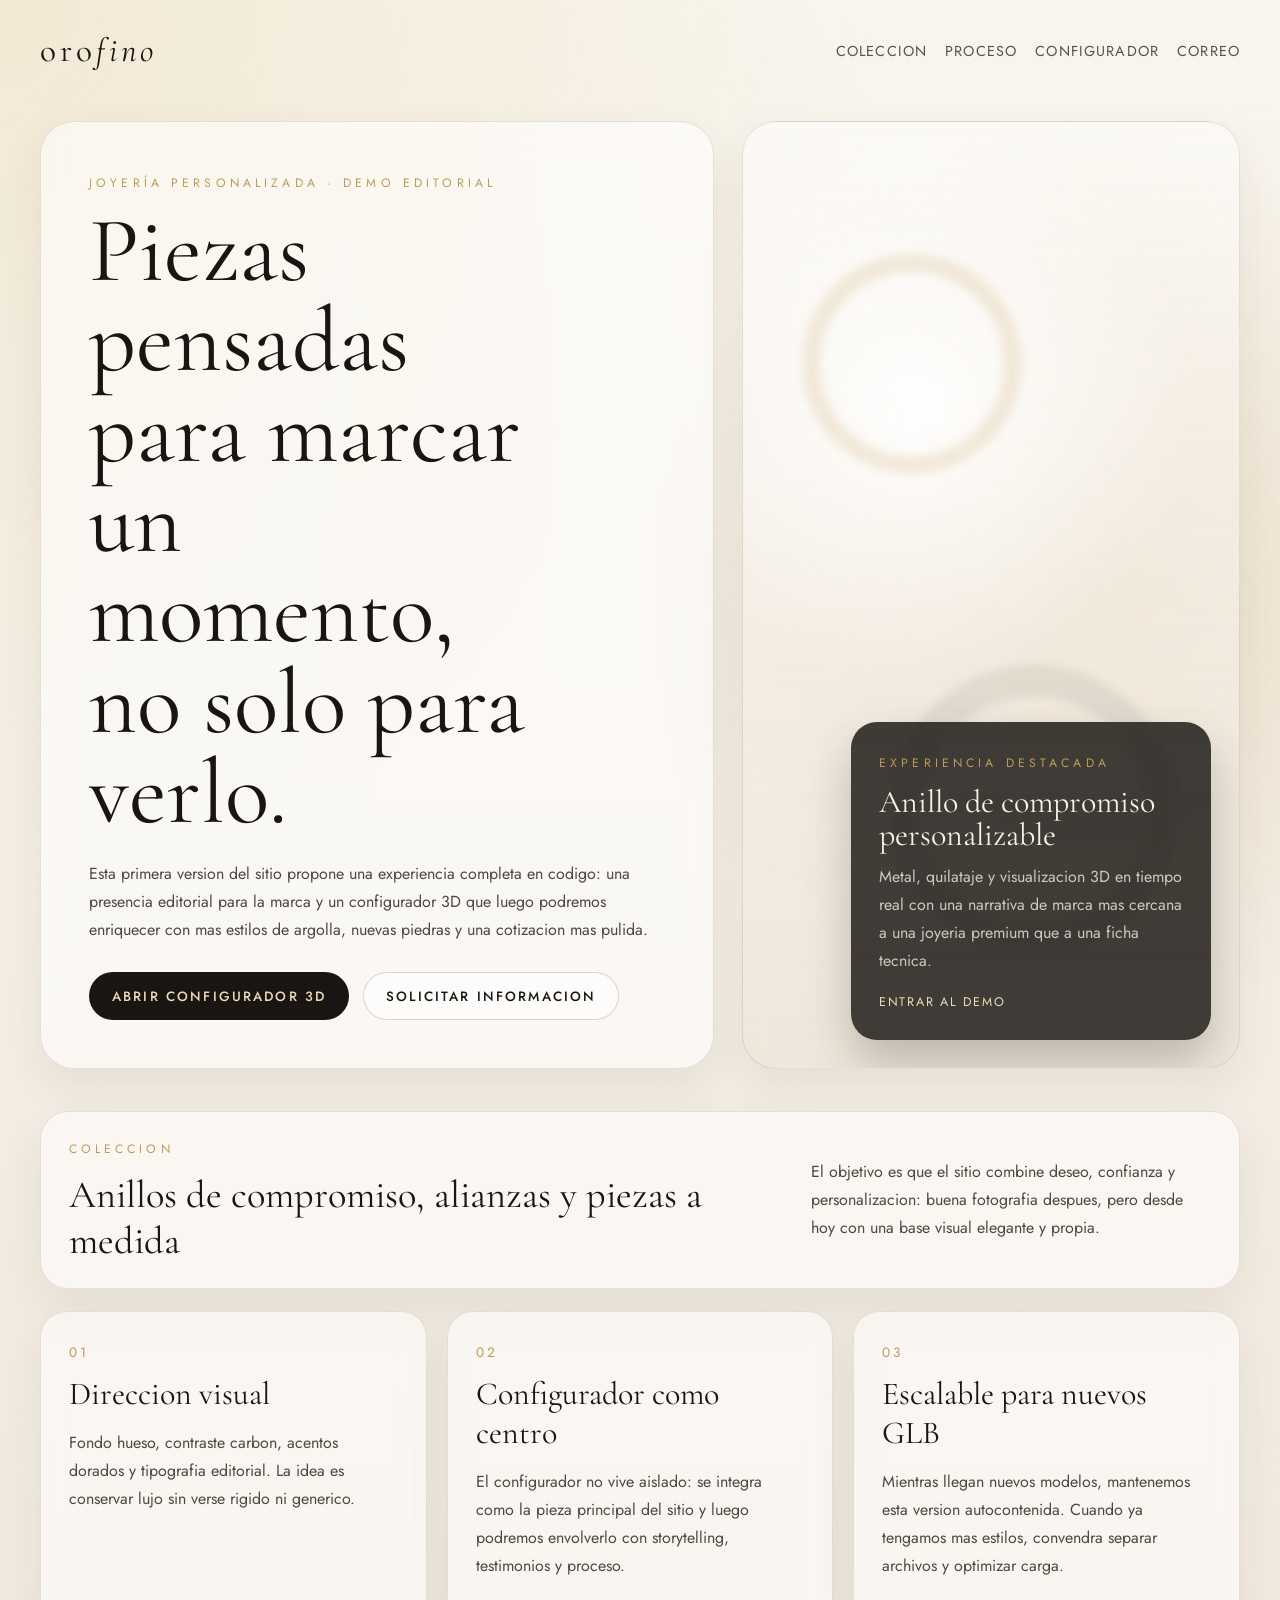
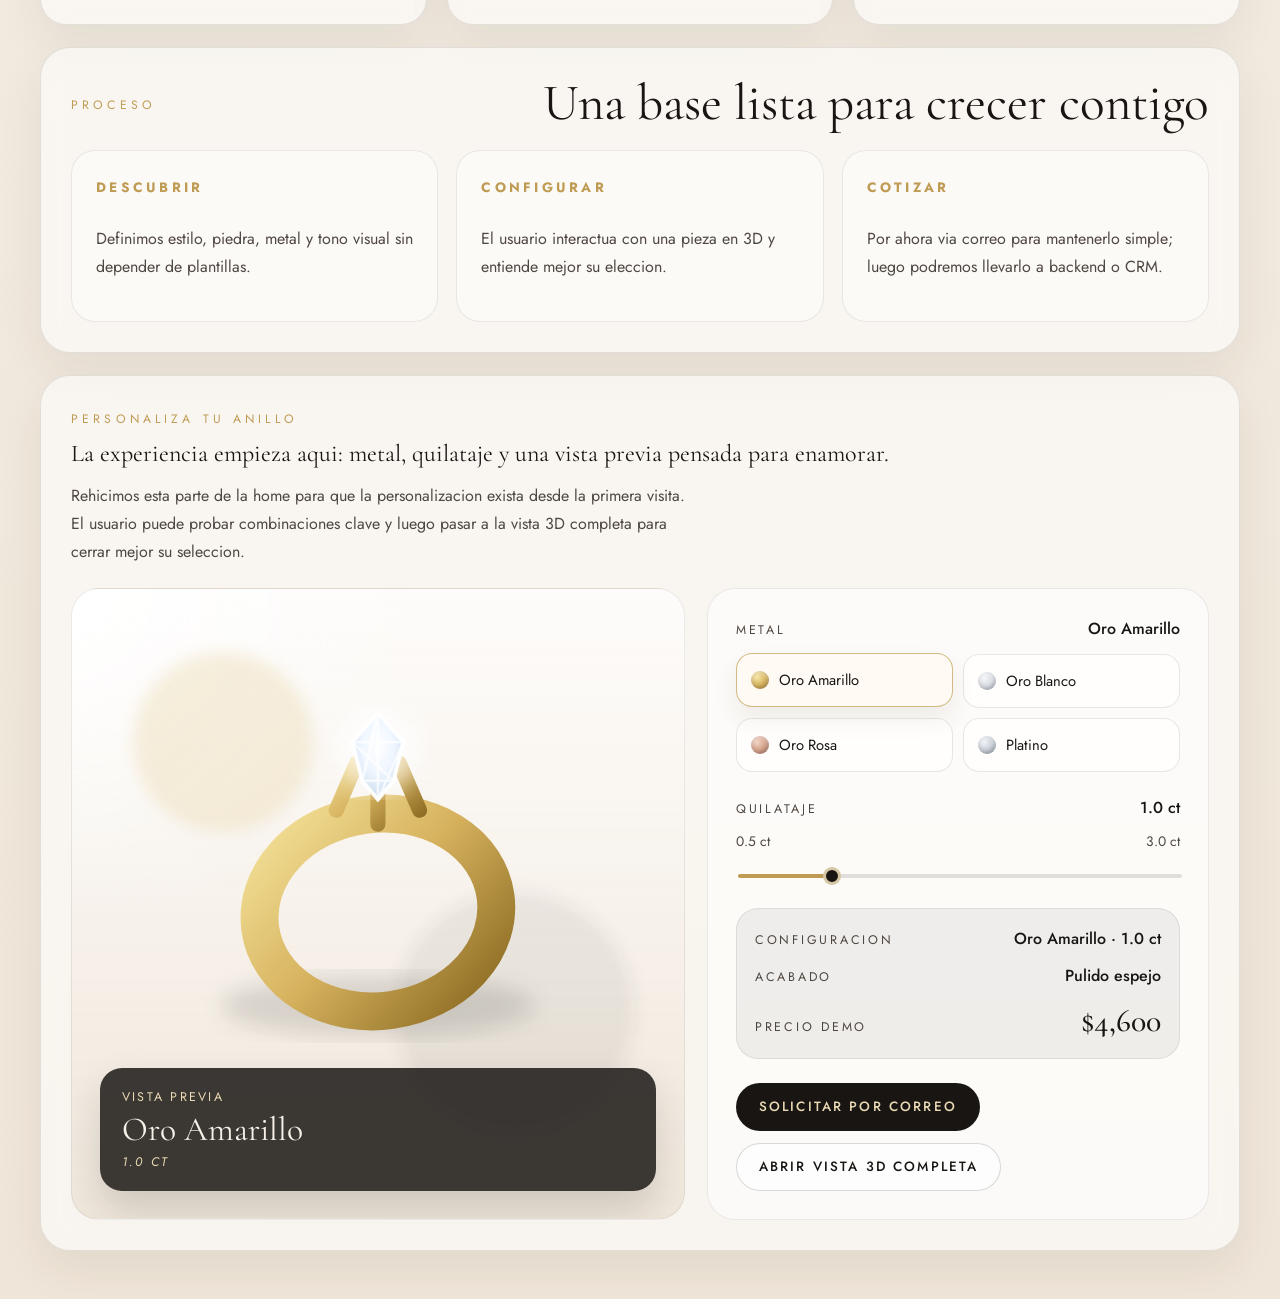
==== index.html @ 704bd964 "Build jewelry site and 3D configurator" ====
<!DOCTYPE html>
<html lang="es">
<head>
<meta charset="UTF-8">
<meta name="viewport" content="width=device-width, initial-scale=1.0">
<title>Orofino Atelier</title>
<link rel="preconnect" href="https://fonts.googleapis.com">
<link rel="preconnect" href="https://fonts.gstatic.com" crossorigin>
<link href="https://fonts.googleapis.com/css2?family=Cormorant+Garamond:wght@300;400;500;600&family=Jost:wght@300;400;500;600&display=swap" rel="stylesheet">
<link rel="stylesheet" href="./assets/css/site.css">
</head>
<body>
  <div class="site-shell">
    <header class="site-header">
      <a class="brand" href="./index.html">oro<span>fino</span></a>
      <nav class="main-nav">
        <a href="#coleccion">Coleccion</a>
        <a href="#proceso">Proceso</a>
        <a href="#configurador">Configurador</a>
        <a href="mailto:ventas@example.com">Correo</a>
      </nav>
    </header>

    <main>
      <section class="hero">
        <div class="hero-copy">
          <div class="eyebrow">Joyería personalizada · Demo editorial</div>
          <h1>Piezas pensadas para marcar un momento, no solo para verlo.</h1>
          <p>
            Esta primera version del sitio propone una experiencia completa en codigo:
            una presencia editorial para la marca y un configurador 3D que luego
            podremos enriquecer con mas estilos de argolla, nuevas piedras y una
            cotizacion mas pulida.
          </p>
          <div class="hero-actions">
            <a class="btn btn-dark" href="./configurador.html">Abrir configurador 3D</a>
            <a class="btn btn-light" href="mailto:ventas@example.com?subject=Consulta%20desde%20la%20web">Solicitar informacion</a>
          </div>
        </div>

        <div class="hero-stage">
          <div class="halo halo-one"></div>
          <div class="halo halo-two"></div>
          <div class="hero-card">
            <div class="card-label">Experiencia destacada</div>
            <div class="card-title">Anillo de compromiso personalizable</div>
            <p>
              Metal, quilataje y visualizacion 3D en tiempo real con una narrativa de
              marca mas cercana a una joyeria premium que a una ficha tecnica.
            </p>
            <a href="./configurador.html">Entrar al demo</a>
          </div>
        </div>
      </section>

      <section class="feature-band" id="coleccion">
        <div>
          <span class="band-kicker">Coleccion</span>
          <strong>Anillos de compromiso, alianzas y piezas a medida</strong>
        </div>
        <p>
          El objetivo es que el sitio combine deseo, confianza y personalizacion:
          buena fotografia despues, pero desde hoy con una base visual elegante y propia.
        </p>
      </section>

      <section class="grid-section">
        <article class="info-card">
          <span>01</span>
          <h2>Direccion visual</h2>
          <p>
            Fondo hueso, contraste carbon, acentos dorados y tipografia editorial.
            La idea es conservar lujo sin verse rigido ni generico.
          </p>
        </article>

        <article class="info-card">
          <span>02</span>
          <h2>Configurador como centro</h2>
          <p>
            El configurador no vive aislado: se integra como la pieza principal del sitio
            y luego podremos envolverlo con storytelling, testimonios y proceso.
          </p>
        </article>

        <article class="info-card">
          <span>03</span>
          <h2>Escalable para nuevos GLB</h2>
          <p>
            Mientras llegan nuevos modelos, mantenemos esta version autocontenida.
            Cuando ya tengamos mas estilos, convendra separar archivos y optimizar carga.
          </p>
        </article>
      </section>

      <section class="process" id="proceso">
        <div class="section-heading">
          <div class="eyebrow">Proceso</div>
          <h2>Una base lista para crecer contigo</h2>
        </div>

        <div class="process-list">
          <div class="process-step">
            <strong>Descubrir</strong>
            <p>Definimos estilo, piedra, metal y tono visual sin depender de plantillas.</p>
          </div>
          <div class="process-step">
            <strong>Configurar</strong>
            <p>El usuario interactua con una pieza en 3D y entiende mejor su eleccion.</p>
          </div>
          <div class="process-step">
            <strong>Cotizar</strong>
            <p>Por ahora via correo para mantenerlo simple; luego podremos llevarlo a backend o CRM.</p>
          </div>
        </div>
      </section>

      <section class="customizer-section" id="configurador">
        <div class="customizer-copy">
          <div class="eyebrow">Personaliza tu anillo</div>
          <h2>La experiencia empieza aqui: metal, quilataje y una vista previa pensada para enamorar.</h2>
          <p>
            Rehicimos esta parte de la home para que la personalizacion exista desde la
            primera visita. El usuario puede probar combinaciones clave y luego pasar a
            la vista 3D completa para cerrar mejor su seleccion.
          </p>
        </div>

        <div class="customizer-layout">
          <div class="ring-preview-stage">
            <div class="preview-glow preview-glow-one"></div>
            <div class="preview-glow preview-glow-two"></div>

            <svg class="ring-preview-art" viewBox="0 0 440 360" aria-hidden="true">
              <defs>
                <linearGradient id="metal-gradient" x1="0%" y1="0%" x2="100%" y2="100%">
                  <stop id="metal-stop-1" offset="0%" stop-color="#f4e29a"></stop>
                  <stop id="metal-stop-2" offset="48%" stop-color="#d6b25e"></stop>
                  <stop id="metal-stop-3" offset="100%" stop-color="#886820"></stop>
                </linearGradient>
                <radialGradient id="diamond-gradient" cx="50%" cy="38%" r="70%">
                  <stop offset="0%" stop-color="#ffffff"></stop>
                  <stop offset="45%" stop-color="#eff6ff"></stop>
                  <stop offset="100%" stop-color="#bfd3e8"></stop>
                </radialGradient>
                <filter id="soft-blur">
                  <feGaussianBlur stdDeviation="9"></feGaussianBlur>
                </filter>
              </defs>

              <ellipse cx="220" cy="300" rx="124" ry="24" fill="rgba(24, 21, 18, 0.12)" filter="url(#soft-blur)"></ellipse>
              <ellipse cx="220" cy="226" rx="94" ry="78" fill="none" stroke="url(#metal-gradient)" stroke-width="30" transform="rotate(-8 220 226)"></ellipse>
              <path id="ring-prongs" d="M187 145 L203 108 M220 144 L220 98 M253 145 L237 108 M220 156 L220 120" fill="none" stroke="url(#metal-gradient)" stroke-width="12" stroke-linecap="round"></path>
              <circle id="diamond-glow" cx="220" cy="92" r="38" fill="rgba(255, 255, 255, 0.65)" filter="url(#soft-blur)"></circle>
              <polygon id="diamond-shape" points="220,52 250,84 236,124 220,150 204,124 190,84" fill="url(#diamond-gradient)" stroke="rgba(255,255,255,0.95)" stroke-width="3"></polygon>
              <polyline id="diamond-facets" points="220,52 220,150 250,84 190,84 236,124 204,124 220,52" fill="none" stroke="rgba(255,255,255,0.72)" stroke-width="2"></polyline>
            </svg>

            <div class="preview-badge">
              <span>Vista previa</span>
              <strong id="preview-metal-label">Oro Amarillo</strong>
              <em id="preview-carat-label">1.0 ct</em>
            </div>
          </div>

          <div class="customizer-panel">
            <div class="control-group">
              <div class="control-head">
                <span class="control-label">Metal</span>
                <strong id="selected-metal-label">Oro Amarillo</strong>
              </div>
              <div class="metal-selector">
                <button class="metal-pill is-active" type="button" data-metal="yellow" aria-pressed="true">
                  <span class="metal-pill-swatch swatch-yellow"></span>
                  <span>Oro Amarillo</span>
                </button>
                <button class="metal-pill" type="button" data-metal="white" aria-pressed="false">
                  <span class="metal-pill-swatch swatch-white"></span>
                  <span>Oro Blanco</span>
                </button>
                <button class="metal-pill" type="button" data-metal="rose" aria-pressed="false">
                  <span class="metal-pill-swatch swatch-rose"></span>
                  <span>Oro Rosa</span>
                </button>
                <button class="metal-pill" type="button" data-metal="platinum" aria-pressed="false">
                  <span class="metal-pill-swatch swatch-platinum"></span>
                  <span>Platino</span>
                </button>
              </div>
            </div>

            <div class="control-group">
              <div class="control-head">
                <span class="control-label">Quilataje</span>
                <strong id="selected-carat-label">1.0 ct</strong>
              </div>
              <div class="range-legend">
                <span>0.5 ct</span>
                <span>3.0 ct</span>
              </div>
              <input class="custom-range" id="hero-carat-slider" type="range" min="5" max="30" value="10">
            </div>

            <div class="summary-shell">
              <div class="summary-row">
                <span>Configuracion</span>
                <strong id="summary-config">Oro Amarillo · 1.0 ct</strong>
              </div>
              <div class="summary-row">
                <span>Acabado</span>
                <strong>Pulido espejo</strong>
              </div>
              <div class="summary-row summary-total">
                <span>Precio demo</span>
                <strong id="summary-price">$4,600</strong>
              </div>
            </div>

            <div class="customizer-actions">
              <a class="btn btn-dark" id="hero-quote-link" href="mailto:ventas@example.com">Solicitar por correo</a>
              <a class="btn btn-light" href="./configurador.html">Abrir vista 3D completa</a>
            </div>
          </div>
        </div>
      </section>
    </main>
  </div>
  <script src="./assets/js/site.js"></script>
</body>
</html>
---- assets/css/site.css ----
*,
*::before,
*::after {
  box-sizing: border-box;
}

:root {
  --paper: #f6f0e7;
  --ivory: #fbf8f3;
  --ink: #181512;
  --ink-soft: #4f4741;
  --gold: #bf9b53;
  --gold-soft: #eadbb5;
  --line: rgba(24, 21, 18, 0.1);
  --card: rgba(255, 255, 255, 0.58);
}

html {
  scroll-behavior: smooth;
}

body {
  margin: 0;
  min-height: 100vh;
  background:
    radial-gradient(circle at top left, rgba(234, 219, 181, 0.45), transparent 28%),
    radial-gradient(circle at 85% 20%, rgba(191, 155, 83, 0.22), transparent 18%),
    linear-gradient(180deg, #f9f5ee 0%, #f2ebe1 45%, #efe5d8 100%);
  color: var(--ink);
  font-family: 'Jost', sans-serif;
}

a {
  color: inherit;
  text-decoration: none;
}

.site-shell {
  width: min(1200px, calc(100% - 32px));
  margin: 0 auto;
  padding: 24px 0 48px;
}

.site-header {
  display: flex;
  align-items: center;
  justify-content: space-between;
  gap: 24px;
  padding: 6px 0 28px;
}

.brand {
  font-family: 'Cormorant Garamond', serif;
  font-size: clamp(1.7rem, 2.6vw, 2.5rem);
  letter-spacing: 0.12em;
  text-transform: lowercase;
}

.brand span {
  font-style: italic;
}

.main-nav {
  display: flex;
  flex-wrap: wrap;
  justify-content: flex-end;
  gap: 18px;
  font-size: 0.9rem;
  letter-spacing: 0.08em;
  text-transform: uppercase;
}

.main-nav a {
  color: rgba(24, 21, 18, 0.72);
}

.hero {
  display: grid;
  grid-template-columns: minmax(0, 1.15fr) minmax(320px, 0.85fr);
  gap: 28px;
  align-items: stretch;
  padding: 22px 0 34px;
}

.hero-copy,
.hero-stage,
.feature-band,
.info-card,
.process,
.customizer-section {
  border: 1px solid var(--line);
  background: var(--card);
  backdrop-filter: blur(12px);
  box-shadow: 0 18px 45px rgba(61, 47, 31, 0.07);
}

.hero-copy {
  padding: 48px;
  border-radius: 34px;
}

.eyebrow,
.band-kicker,
.card-label {
  display: inline-block;
  margin-bottom: 14px;
  color: var(--gold);
  font-size: 0.76rem;
  letter-spacing: 0.34em;
  text-transform: uppercase;
}

.hero-copy h1,
.section-heading h2,
.customizer-copy h2 {
  margin: 0;
  font-family: 'Cormorant Garamond', serif;
  font-weight: 400;
  line-height: 0.98;
}

.hero-copy h1 {
  max-width: 10ch;
  font-size: clamp(3.2rem, 7.2vw, 6.4rem);
}

.hero-copy p,
.hero-card p,
.feature-band p,
.info-card p,
.process-step p,
.customizer-copy p {
  color: var(--ink-soft);
  line-height: 1.75;
}

.hero-copy p {
  max-width: 58ch;
  margin: 22px 0 0;
  font-size: 1rem;
}

.hero-actions {
  display: flex;
  flex-wrap: wrap;
  gap: 14px;
  margin-top: 28px;
}

.btn {
  display: inline-flex;
  align-items: center;
  justify-content: center;
  min-height: 48px;
  padding: 0 22px;
  border-radius: 999px;
  border: 1px solid transparent;
  font-size: 0.84rem;
  font-weight: 500;
  letter-spacing: 0.16em;
  text-transform: uppercase;
  transition: transform 160ms ease, background 160ms ease, color 160ms ease, border-color 160ms ease;
}

.btn:hover {
  transform: translateY(-1px);
}

.btn-dark {
  background: var(--ink);
  color: var(--gold-soft);
}

.btn-light {
  border-color: rgba(24, 21, 18, 0.16);
  background: rgba(255, 255, 255, 0.62);
}

.hero-stage {
  position: relative;
  overflow: hidden;
  border-radius: 34px;
  min-height: 520px;
  padding: 28px;
  background:
    radial-gradient(circle at 35% 30%, rgba(255, 255, 255, 0.92), rgba(255, 255, 255, 0) 38%),
    linear-gradient(180deg, rgba(255, 255, 255, 0.48), rgba(239, 229, 216, 0.74));
}

.halo {
  position: absolute;
  border-radius: 50%;
  filter: blur(4px);
}

.halo-one {
  inset: 14% auto auto 12%;
  width: 220px;
  height: 220px;
  border: 18px solid rgba(191, 155, 83, 0.18);
}

.halo-two {
  right: 12%;
  bottom: 12%;
  width: 290px;
  height: 290px;
  border: 32px solid rgba(24, 21, 18, 0.07);
}

.hero-card {
  position: absolute;
  right: 28px;
  bottom: 28px;
  width: min(360px, calc(100% - 56px));
  padding: 28px;
  border-radius: 26px;
  background: rgba(24, 21, 18, 0.82);
  color: var(--paper);
  box-shadow: 0 24px 48px rgba(24, 21, 18, 0.24);
}

.hero-card .card-title {
  margin: 0 0 12px;
  font-family: 'Cormorant Garamond', serif;
  font-size: 2rem;
  line-height: 1.02;
}

.hero-card p {
  margin: 0;
  color: rgba(246, 240, 231, 0.78);
}

.hero-card a {
  display: inline-flex;
  margin-top: 18px;
  color: var(--gold-soft);
  letter-spacing: 0.14em;
  text-transform: uppercase;
  font-size: 0.78rem;
}

.feature-band {
  display: grid;
  grid-template-columns: 1fr minmax(260px, 400px);
  gap: 18px;
  align-items: center;
  margin-top: 8px;
  padding: 24px 28px;
  border-radius: 28px;
}

.feature-band strong {
  display: block;
  font-family: 'Cormorant Garamond', serif;
  font-size: clamp(1.8rem, 3vw, 2.8rem);
  font-weight: 400;
}

.feature-band p {
  margin: 0;
}

.grid-section {
  display: grid;
  grid-template-columns: repeat(3, minmax(0, 1fr));
  gap: 20px;
  margin-top: 22px;
}

.info-card {
  padding: 28px;
  border-radius: 26px;
}

.info-card span,
.process-step strong {
  display: inline-block;
  margin-bottom: 12px;
  font-size: 0.85rem;
  letter-spacing: 0.24em;
  text-transform: uppercase;
  color: var(--gold);
}

.info-card h2 {
  margin: 0 0 12px;
  font-family: 'Cormorant Garamond', serif;
  font-size: 2rem;
  font-weight: 400;
}

.process {
  margin-top: 22px;
  padding: 30px;
  border-radius: 30px;
}

.section-heading {
  display: flex;
  align-items: end;
  justify-content: space-between;
  gap: 18px;
}

.section-heading h2,
.promo-copy h2 {
  font-size: clamp(2.3rem, 4vw, 4rem);
}

.process-list {
  display: grid;
  grid-template-columns: repeat(3, minmax(0, 1fr));
  gap: 18px;
  margin-top: 22px;
}

.process-step {
  padding: 24px;
  border-radius: 24px;
  background: rgba(255, 255, 255, 0.44);
  border: 1px solid rgba(24, 21, 18, 0.08);
}

.customizer-section {
  margin-top: 22px;
  padding: 30px;
  border-radius: 30px;
}

.customizer-copy p {
  max-width: 62ch;
}

.customizer-layout {
  display: grid;
  grid-template-columns: minmax(0, 1.1fr) minmax(320px, 0.9fr);
  gap: 22px;
  align-items: stretch;
  margin-top: 22px;
}

.ring-preview-stage {
  position: relative;
  overflow: hidden;
  min-height: 470px;
  padding: 28px;
  border-radius: 28px;
  border: 1px solid rgba(24, 21, 18, 0.08);
  background:
    radial-gradient(circle at top left, rgba(255, 255, 255, 0.92), transparent 38%),
    linear-gradient(180deg, rgba(255, 255, 255, 0.7), rgba(239, 229, 216, 0.85));
}

.preview-glow {
  position: absolute;
  border-radius: 50%;
  filter: blur(8px);
}

.preview-glow-one {
  inset: 10% auto auto 10%;
  width: 180px;
  height: 180px;
  background: rgba(234, 219, 181, 0.45);
}

.preview-glow-two {
  right: 8%;
  bottom: 14%;
  width: 240px;
  height: 240px;
  background: rgba(24, 21, 18, 0.06);
}

.ring-preview-art {
  position: relative;
  z-index: 1;
  display: block;
  width: 100%;
  max-width: 560px;
  margin: 10px auto 0;
}

.preview-badge {
  position: absolute;
  left: 28px;
  right: 28px;
  bottom: 28px;
  display: flex;
  flex-direction: column;
  gap: 6px;
  padding: 20px 22px;
  border-radius: 22px;
  background: rgba(24, 21, 18, 0.84);
  color: var(--paper);
  box-shadow: 0 20px 40px rgba(24, 21, 18, 0.16);
}

.preview-badge span,
.preview-badge em {
  font-size: 0.78rem;
  letter-spacing: 0.18em;
  text-transform: uppercase;
  color: var(--gold-soft);
}

.preview-badge strong {
  font-family: 'Cormorant Garamond', serif;
  font-size: 2.1rem;
  font-weight: 400;
  line-height: 1.05;
}

.customizer-panel {
  padding: 28px;
  border-radius: 28px;
  border: 1px solid rgba(24, 21, 18, 0.08);
  background: rgba(255, 255, 255, 0.56);
}

.control-group + .control-group,
.summary-shell,
.customizer-actions {
  margin-top: 24px;
}

.control-head,
.summary-row {
  display: flex;
  align-items: baseline;
  justify-content: space-between;
  gap: 12px;
}

.control-label,
.summary-row span {
  font-size: 0.78rem;
  letter-spacing: 0.22em;
  text-transform: uppercase;
  color: var(--ink-soft);
}

.control-head strong,
.summary-row strong {
  font-weight: 500;
}

.metal-selector {
  display: grid;
  grid-template-columns: repeat(2, minmax(0, 1fr));
  gap: 10px;
  margin-top: 14px;
}

.metal-pill {
  display: flex;
  align-items: center;
  gap: 10px;
  min-height: 54px;
  padding: 0 14px;
  border: 1px solid rgba(24, 21, 18, 0.1);
  border-radius: 16px;
  background: rgba(255, 255, 255, 0.7);
  color: var(--ink);
  font-family: 'Jost', sans-serif;
  font-size: 0.92rem;
  cursor: pointer;
  transition: border-color 160ms ease, background 160ms ease, transform 160ms ease, box-shadow 160ms ease;
}

.metal-pill:hover,
.metal-pill.is-active {
  transform: translateY(-1px);
  border-color: rgba(191, 155, 83, 0.68);
  background: rgba(255, 250, 242, 0.9);
  box-shadow: 0 12px 24px rgba(61, 47, 31, 0.08);
}

.metal-pill-swatch {
  width: 18px;
  height: 18px;
  border-radius: 50%;
  flex: 0 0 18px;
  box-shadow: inset 0 -2px 4px rgba(0, 0, 0, 0.12), inset 0 2px 4px rgba(255, 255, 255, 0.45);
}

.swatch-yellow {
  background: radial-gradient(circle at 35% 35%, #f5e7a5, #d6b25e, #886820);
}

.swatch-white {
  background: radial-gradient(circle at 35% 35%, #f5f6f8, #d8dbe1, #8e949d);
}

.swatch-rose {
  background: radial-gradient(circle at 35% 35%, #f2d3c5, #d2a089, #875c4c);
}

.swatch-platinum {
  background: radial-gradient(circle at 35% 35%, #f3f5f7, #c7ced6, #7e858d);
}

.range-legend {
  display: flex;
  justify-content: space-between;
  margin: 12px 0 10px;
  color: var(--ink-soft);
  font-size: 0.86rem;
}

.custom-range {
  -webkit-appearance: none;
  width: 100%;
  height: 4px;
  border-radius: 999px;
  background: linear-gradient(to right, #bf9b53 20%, rgba(24, 21, 18, 0.12) 20%);
  outline: none;
}

.custom-range::-webkit-slider-thumb {
  -webkit-appearance: none;
  width: 18px;
  height: 18px;
  border-radius: 50%;
  background: var(--ink);
  border: 3px solid rgba(234, 219, 181, 0.9);
  cursor: pointer;
}

.summary-shell {
  padding: 18px;
  border-radius: 22px;
  background: rgba(24, 21, 18, 0.06);
  border: 1px solid rgba(24, 21, 18, 0.08);
}

.summary-row + .summary-row {
  margin-top: 14px;
}

.summary-total strong {
  font-family: 'Cormorant Garamond', serif;
  font-size: 2rem;
  font-weight: 500;
}

.customizer-actions {
  display: flex;
  flex-wrap: wrap;
  gap: 12px;
}

@media (max-width: 980px) {
  .site-shell {
    width: min(100% - 24px, 1200px);
  }

  .site-header,
  .feature-band,
  .hero,
  .grid-section,
  .process-list,
  .customizer-layout {
    grid-template-columns: 1fr;
  }

  .site-header {
    display: grid;
    justify-content: stretch;
  }

  .main-nav {
    justify-content: flex-start;
  }

  .hero-copy,
  .hero-stage,
  .process,
  .customizer-section {
    padding: 24px;
  }

  .hero-stage {
    min-height: 420px;
  }

  .ring-preview-stage {
    min-height: 420px;
  }
}

@media (max-width: 640px) {
  .site-shell {
    width: min(100% - 18px, 1200px);
    padding-top: 18px;
  }

  .hero-copy h1,
  .section-heading h2,
  .customizer-copy h2 {
    line-height: 1.02;
  }

  .hero-card {
    position: relative;
    right: auto;
    bottom: auto;
    width: 100%;
    margin-top: 160px;
  }

  .metal-selector {
    grid-template-columns: 1fr;
  }

  .preview-badge {
    left: 18px;
    right: 18px;
    bottom: 18px;
  }
}
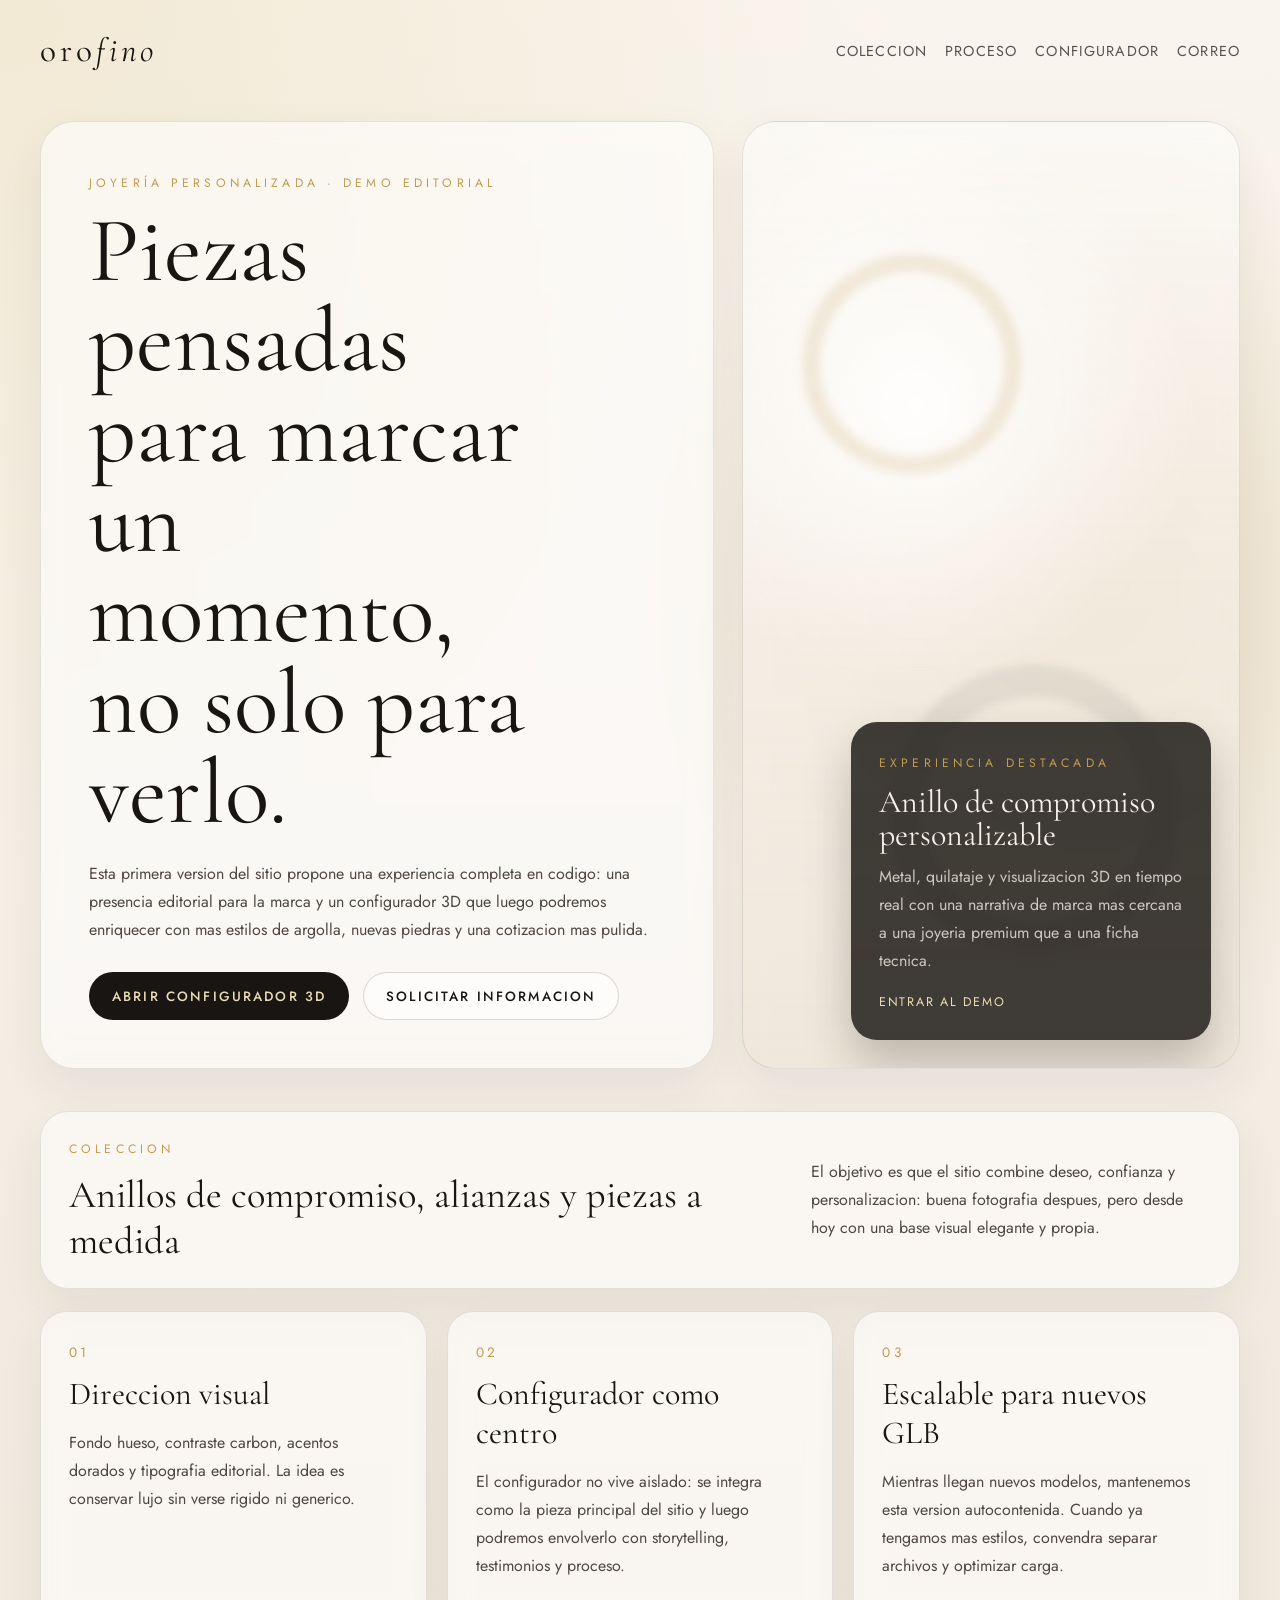
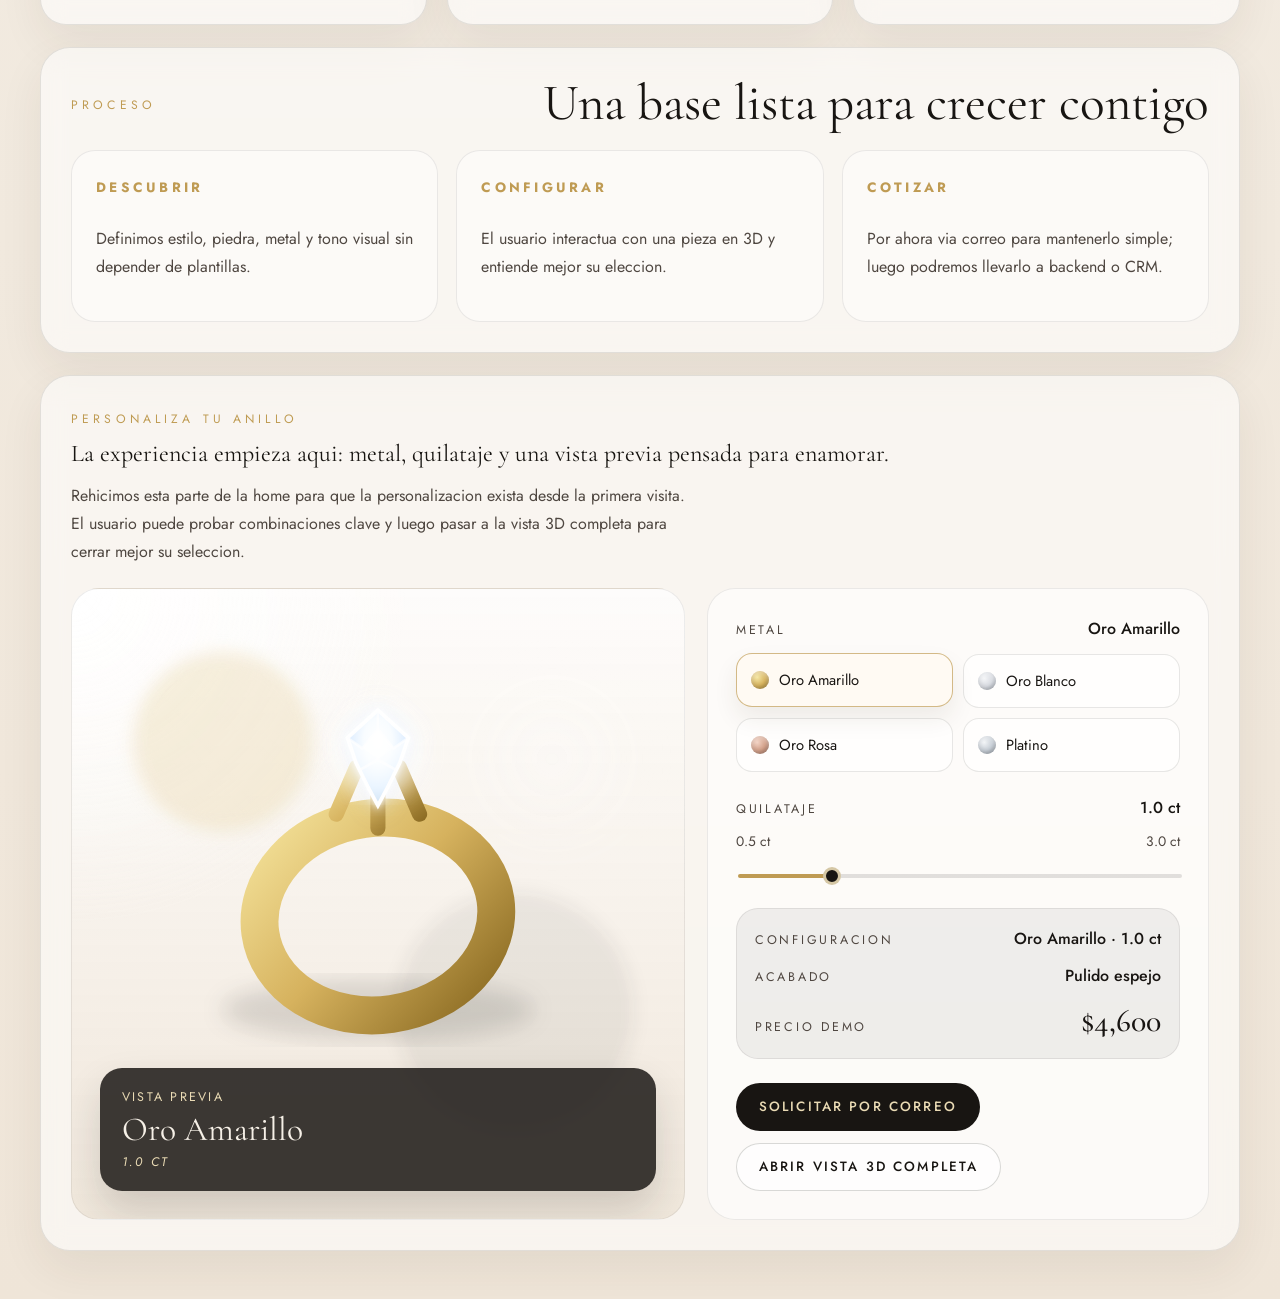
==== commit 6f6bd7c0: "Update jewelry configurator visuals" ====
--- a/index.html
+++ b/index.html
@@ -138,22 +138,56 @@
                   <stop id="metal-stop-2" offset="48%" stop-color="#d6b25e"></stop>
                   <stop id="metal-stop-3" offset="100%" stop-color="#886820"></stop>
                 </linearGradient>
-                <radialGradient id="diamond-gradient" cx="50%" cy="38%" r="70%">
+                <radialGradient id="diamond-gradient" cx="50%" cy="32%" r="78%">
                   <stop offset="0%" stop-color="#ffffff"></stop>
-                  <stop offset="45%" stop-color="#eff6ff"></stop>
-                  <stop offset="100%" stop-color="#bfd3e8"></stop>
+                  <stop offset="30%" stop-color="#f8fcff"></stop>
+                  <stop offset="64%" stop-color="#dcecff"></stop>
+                  <stop offset="100%" stop-color="#abc4de"></stop>
                 </radialGradient>
+                <linearGradient id="diamond-core-gradient" x1="0%" y1="0%" x2="100%" y2="100%">
+                  <stop offset="0%" stop-color="#ffffff" stop-opacity="0.98"></stop>
+                  <stop offset="50%" stop-color="#dfeeff" stop-opacity="0.95"></stop>
+                  <stop offset="100%" stop-color="#bcd6ef" stop-opacity="0.9"></stop>
+                </linearGradient>
+                <linearGradient id="diamond-left-gradient" x1="0%" y1="0%" x2="100%" y2="100%">
+                  <stop offset="0%" stop-color="#ffffff" stop-opacity="0.9"></stop>
+                  <stop offset="100%" stop-color="#adcee9" stop-opacity="0.62"></stop>
+                </linearGradient>
+                <linearGradient id="diamond-right-gradient" x1="100%" y1="0%" x2="0%" y2="100%">
+                  <stop offset="0%" stop-color="#ffffff" stop-opacity="0.94"></stop>
+                  <stop offset="100%" stop-color="#9fc2e2" stop-opacity="0.55"></stop>
+                </linearGradient>
+                <linearGradient id="diamond-bottom-gradient" x1="50%" y1="0%" x2="50%" y2="100%">
+                  <stop offset="0%" stop-color="#ecf7ff" stop-opacity="0.82"></stop>
+                  <stop offset="100%" stop-color="#86abcb" stop-opacity="0.72"></stop>
+                </linearGradient>
                 <filter id="soft-blur">
                   <feGaussianBlur stdDeviation="9"></feGaussianBlur>
                 </filter>
+                <filter id="diamond-glint" x="-50%" y="-50%" width="200%" height="200%">
+                  <feDropShadow dx="0" dy="0" stdDeviation="3" flood-color="#ffffff" flood-opacity="0.9"></feDropShadow>
+                  <feDropShadow dx="0" dy="0" stdDeviation="8" flood-color="#dcecff" flood-opacity="0.55"></feDropShadow>
+                </filter>
               </defs>
 
               <ellipse cx="220" cy="300" rx="124" ry="24" fill="rgba(24, 21, 18, 0.12)" filter="url(#soft-blur)"></ellipse>
               <ellipse cx="220" cy="226" rx="94" ry="78" fill="none" stroke="url(#metal-gradient)" stroke-width="30" transform="rotate(-8 220 226)"></ellipse>
               <path id="ring-prongs" d="M187 145 L203 108 M220 144 L220 98 M253 145 L237 108 M220 156 L220 120" fill="none" stroke="url(#metal-gradient)" stroke-width="12" stroke-linecap="round"></path>
+              <circle id="diamond-aura" cx="220" cy="92" r="54" fill="rgba(255, 255, 255, 0.24)" filter="url(#soft-blur)"></circle>
               <circle id="diamond-glow" cx="220" cy="92" r="38" fill="rgba(255, 255, 255, 0.65)" filter="url(#soft-blur)"></circle>
-              <polygon id="diamond-shape" points="220,52 250,84 236,124 220,150 204,124 190,84" fill="url(#diamond-gradient)" stroke="rgba(255,255,255,0.95)" stroke-width="3"></polygon>
-              <polyline id="diamond-facets" points="220,52 220,150 250,84 190,84 236,124 204,124 220,52" fill="none" stroke="rgba(255,255,255,0.72)" stroke-width="2"></polyline>
+              <g class="diamond-shell" filter="url(#diamond-glint)">
+                <polygon id="diamond-shape" points="220,52 250,84 236,124 220,150 204,124 190,84" fill="url(#diamond-gradient)" stroke="rgba(255,255,255,0.96)" stroke-width="3"></polygon>
+                <polygon id="diamond-table" points="220,65 234,84 220,104 206,84" fill="url(#diamond-core-gradient)" opacity="0.95"></polygon>
+                <polygon id="diamond-facet-left" points="190,84 206,84 220,114 198,116" fill="url(#diamond-left-gradient)" opacity="0.82"></polygon>
+                <polygon id="diamond-facet-right" points="234,84 250,84 242,116 220,114" fill="url(#diamond-right-gradient)" opacity="0.8"></polygon>
+                <polygon id="diamond-facet-bottom" points="220,104 242,116 220,150 198,116" fill="url(#diamond-bottom-gradient)" opacity="0.74"></polygon>
+                <path id="diamond-facet-lines" d="M220 52 L220 150 M190 84 L250 84 M206 84 L234 84 M220 65 L220 104 M206 84 L198 116 M234 84 L242 116 M220 104 L198 116 M220 104 L242 116" fill="none" stroke="rgba(255,255,255,0.76)" stroke-width="2" stroke-linecap="round" stroke-linejoin="round"></path>
+              </g>
+              <g class="diamond-sparkles">
+                <path id="diamond-sparkle-top" class="diamond-sparkle diamond-sparkle-top" d="M260 40 L262.2 47.8 L270 50 L262.2 52.2 L260 60 L257.8 52.2 L250 50 L257.8 47.8 Z"></path>
+                <path id="diamond-sparkle-left" class="diamond-sparkle diamond-sparkle-left" d="M176 76 L177.3 80.7 L182 82 L177.3 83.3 L176 88 L174.7 83.3 L170 82 L174.7 80.7 Z"></path>
+                <path id="diamond-sparkle-right" class="diamond-sparkle diamond-sparkle-right" d="M280 106 L281.5 111.5 L287 113 L281.5 114.5 L280 120 L278.5 114.5 L273 113 L278.5 111.5 Z"></path>
+              </g>
             </svg>
 
             <div class="preview-badge">
--- a/assets/css/site.css
+++ b/assets/css/site.css
@@ -343,6 +343,7 @@
 
 .ring-preview-stage {
   position: relative;
+  isolation: isolate;
   overflow: hidden;
   min-height: 470px;
   padding: 28px;
@@ -353,6 +354,20 @@
     linear-gradient(180deg, rgba(255, 255, 255, 0.7), rgba(239, 229, 216, 0.85));
 }
 
+.ring-preview-stage::after {
+  content: '';
+  position: absolute;
+  top: 12%;
+  right: 6%;
+  width: 190px;
+  height: 190px;
+  border-radius: 50%;
+  background: radial-gradient(circle, rgba(255, 255, 255, 0.34), rgba(255, 255, 255, 0) 68%);
+  filter: blur(28px);
+  opacity: 0.68;
+  pointer-events: none;
+}
+
 .preview-glow {
   position: absolute;
   border-radius: 50%;
@@ -381,6 +396,77 @@
   width: 100%;
   max-width: 560px;
   margin: 10px auto 0;
+  transform: translateY(4px);
+}
+
+#diamond-aura {
+  opacity: 0.56;
+}
+
+#diamond-glow {
+  opacity: 0.76;
+}
+
+.diamond-shell {
+  transform-origin: 220px 110px;
+  animation: diamond-float 6.8s ease-in-out infinite;
+}
+
+#diamond-table,
+#diamond-facet-left,
+#diamond-facet-right,
+#diamond-facet-bottom {
+  mix-blend-mode: screen;
+}
+
+#diamond-facet-lines {
+  opacity: 0.9;
+}
+
+.diamond-sparkle {
+  fill: rgba(255, 255, 255, 0.96);
+  opacity: 0;
+  transform-box: fill-box;
+  transform-origin: center;
+  animation: sparkle-pulse 5.2s ease-in-out infinite;
+}
+
+.diamond-sparkle-left {
+  animation-delay: 0.9s;
+}
+
+.diamond-sparkle-right {
+  animation-delay: 1.8s;
+}
+
+@keyframes diamond-float {
+  0%,
+  100% {
+    transform: translateY(0) scale(1);
+  }
+
+  50% {
+    transform: translateY(-6px) scale(1.01);
+  }
+}
+
+@keyframes sparkle-pulse {
+  0%,
+  18%,
+  100% {
+    opacity: 0;
+    transform: scale(0.82) rotate(0deg);
+  }
+
+  8% {
+    opacity: 0.98;
+    transform: scale(1.08) rotate(10deg);
+  }
+
+  12% {
+    opacity: 0.52;
+    transform: scale(0.92) rotate(-6deg);
+  }
 }
 
 .preview-badge {
@@ -621,3 +707,14 @@
     bottom: 18px;
   }
 }
+
+@media (prefers-reduced-motion: reduce) {
+  .diamond-shell,
+  .diamond-sparkle {
+    animation: none;
+  }
+
+  .diamond-sparkle {
+    opacity: 0.45;
+  }
+}
